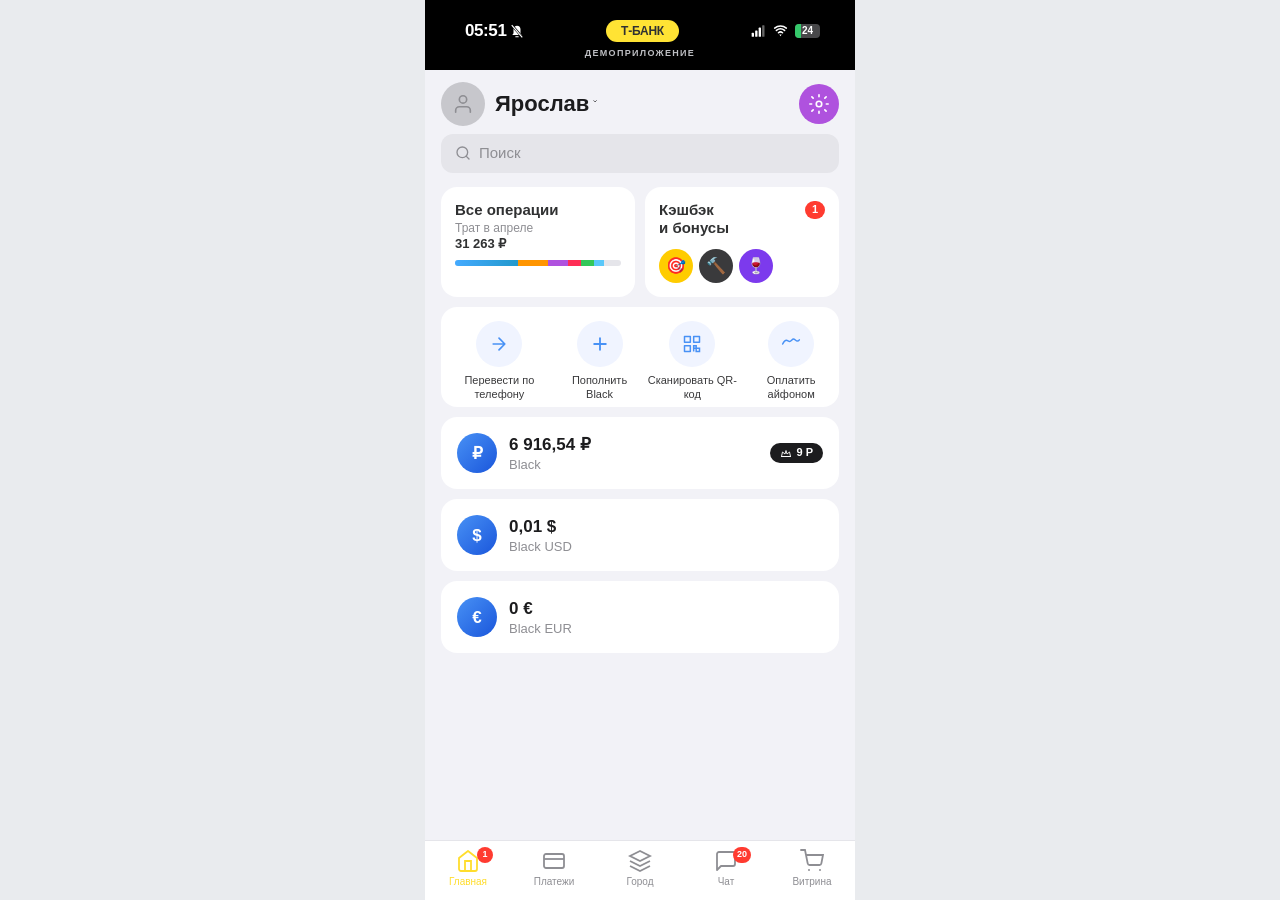
==== mobile-demo/index.html @ dd220396 "Add separate mobile demo with transfer confirmation animation" ====
<!DOCTYPE html>
<html lang="ru">
<head>
<meta charset="UTF-8">
<meta name="viewport" content="width=device-width, initial-scale=1.0, viewport-fit=cover">
<meta name="theme-color" content="#000000">
<meta name="apple-mobile-web-app-capable" content="yes">
<meta name="apple-mobile-web-app-status-bar-style" content="black-translucent">
<meta name="apple-mobile-web-app-title" content="Переводы">
<meta name="description" content="Учебный интерфейс переводов. Все операции демонстрационные, реальные платежи не выполняются.">
<title>Переводы — демоприложение</title>
<link rel="icon" href="assets/transfer-mark.svg" type="image/svg+xml">
<link rel="stylesheet" href="assets/app.css">
<link rel="stylesheet" href="assets/reference.css">
</head>
<body>
<div id="root"></div>
<div id="announcements" class="sr-only" aria-live="polite" aria-atomic="true"></div>
<script src="assets/app.js"></script>
</body>
</html>
---- mobile-demo/assets/app.css ----
*,*:before,*:after{box-sizing:border-box;margin:0;padding:0;-webkit-tap-highlight-color:transparent}html,body{height:100%;background:#f2f2f7}body{font-family:Manrope,-apple-system,BlinkMacSystemFont,sans-serif;color:#1c1c1e;-webkit-font-smoothing:antialiased}#root{min-height:100%;display:flex;justify-content:center;align-items:flex-start;background:#f2f2f7}button{cursor:pointer;border:none;outline:none;font-family:inherit}input{font-family:inherit;outline:none}._bar_12kgh_1{display:none}._dark_12kgh_5{background:#1c1c1e}._time_12kgh_9{font-weight:700;font-size:15px;color:#000}._dark_12kgh_5 ._time_12kgh_9{color:#fff}._logo_12kgh_16{background:#ffdd2d;border-radius:20px;padding:5px 14px;font-weight:800;font-size:13px;letter-spacing:.5px;color:#000}._icons_12kgh_26{display:flex;align-items:center;gap:6px}._battery_12kgh_32{font-size:13px;font-weight:600}._nav_1h6e9_1{display:flex;background:#fff;border-top:1px solid #e5e5ea;flex-shrink:0;padding:8px 0 20px;position:fixed;bottom:0;left:50%;transform:translate(-50%);width:100%;max-width:430px;z-index:50}._dark_1h6e9_16{background:#1c1c1e;border-top-color:#2c2c2e}._item_1h6e9_21{flex:1;display:flex;flex-direction:column;align-items:center;gap:3px;position:relative}._item_1h6e9_21 span{font-size:10px;font-weight:500}._badge_1h6e9_35{position:absolute;top:-2px;right:18px;background:#ff3b30;color:#fff!important;font-size:9px!important;font-weight:700!important;border-radius:8px;min-width:16px;height:16px;display:flex;align-items:center;justify-content:center;padding:0 4px}._screen_riypy_1{flex:1;display:flex;flex-direction:column;background:#f2f2f7;width:100%;max-width:430px;min-height:100dvh}._content_riypy_11{flex:1;overflow-y:auto;overflow-x:hidden;padding-bottom:80px}._content_riypy_11::-webkit-scrollbar{display:none}._userRow_riypy_20{display:flex;justify-content:space-between;align-items:center;padding:12px 16px 8px}._userLeft_riypy_27{display:flex;align-items:center;gap:10px}._userAvatar_riypy_33{width:44px;height:44px;border-radius:22px;background:#c7c7cc;display:flex;align-items:center;justify-content:center;overflow:hidden}._userName_riypy_44{display:flex;align-items:center;gap:4px;font-size:22px;font-weight:800;color:#1c1c1e}._settingsBtn_riypy_53{width:40px;height:40px;border-radius:20px;background:#af52de;display:flex;align-items:center;justify-content:center}._search_riypy_64{margin:0 16px 14px;background:#e5e5ea;border-radius:12px;padding:10px 14px;display:flex;align-items:center;gap:8px;color:#8e8e93;font-size:15px}._widgetGrid_riypy_77{display:grid;grid-template-columns:1fr 1fr;gap:10px;margin:0 16px 10px}._widget_riypy_77{background:#fff;border-radius:16px;padding:14px;cursor:pointer}._widgetTitle_riypy_91{font-weight:700;font-size:15px;margin-bottom:2px;white-space:pre-line;line-height:1.2}._widgetSub_riypy_99{font-size:12px;color:#8e8e93;font-weight:500}._widgetAmount_riypy_105{font-size:13px;font-weight:700;margin-bottom:2px}._widgetRow_riypy_111{display:flex;justify-content:space-between;align-items:flex-start;margin-bottom:10px}._widgetBadge_riypy_118{background:#ff3b30;color:#fff;font-size:11px;font-weight:700;border-radius:10px;padding:2px 7px;flex-shrink:0}._cashbackIcons_riypy_128{display:flex;gap:6px}._cashbackCircle_riypy_133{width:34px;height:34px;border-radius:17px;display:flex;align-items:center;justify-content:center;font-size:16px}._quickCard_riypy_144{background:#fff;border-radius:16px;margin:0 16px 10px;padding:14px 0 6px}._quickRow_riypy_151{display:flex;justify-content:space-around}._quickItem_riypy_156{display:flex;flex-direction:column;align-items:center;gap:6px;cursor:pointer;padding:0 4px}._quickIcon_riypy_165{width:46px;height:46px;border-radius:23px;background:#f0f4ff;display:flex;align-items:center;justify-content:center}._quickLabel_riypy_175{font-size:11px;color:#3a3a3c;text-align:center;font-weight:500;line-height:1.3}._accountCard_riypy_184{background:#fff;border-radius:16px;padding:16px;margin:0 16px 10px;display:flex;align-items:center;justify-content:space-between;cursor:pointer}._accountLeft_riypy_195{display:flex;align-items:center;gap:12px}._accountAvatar_riypy_201{width:40px;height:40px;border-radius:20px;background:linear-gradient(135deg,#4891f5,#1a56db);display:flex;align-items:center;justify-content:center;flex-shrink:0}._accountAvatar_riypy_201 span{color:#fff;font-size:17px;font-weight:700}._accountInfo_riypy_218{display:flex;flex-direction:column;gap:2px}._accountAmount_riypy_220{font-size:17px;font-weight:700;color:#1c1c1e}._accountName_riypy_226{font-size:13px;color:#8e8e93;font-weight:500}._accountBadge_riypy_232{background:#1c1c1e;border-radius:12px;padding:3px 10px;display:flex;align-items:center;gap:4px}._accountBadge_riypy_232 span{color:#fff;font-size:11px;font-weight:700}._screen_91i3e_1{flex:1;display:flex;flex-direction:column;background:#f2f2f7;width:100%;max-width:430px;min-height:100dvh}._darkHeader_91i3e_11{background:#1c1c1e;flex-shrink:0}._headerRow_91i3e_16{display:flex;justify-content:space-between;align-items:center;padding:4px 16px 0}._backBtn_91i3e_23{background:none;padding:8px 8px 8px 0;display:flex;align-items:center}._headerTitle_91i3e_30{font-size:15px;font-weight:700;color:#fff}._headerRight_91i3e_36{width:40px;height:40px;display:flex;align-items:center;justify-content:center}._balanceArea_91i3e_44{padding:16px 20px 20px}._balanceName_91i3e_48{display:flex;align-items:center;gap:8px;color:#fff;font-size:17px;font-weight:700;margin-bottom:4px}._balanceAmount_91i3e_58{color:#fff;font-size:34px;font-weight:800;margin-bottom:18px}._cardRow_91i3e_65{display:flex;align-items:center;gap:10px}._cardChip_91i3e_71{background:linear-gradient(135deg,#2c2c2e,#1c1c1e);border-radius:8px;padding:6px 10px;display:inline-flex;align-items:center;gap:6px}._cardNum_91i3e_80{color:#fff;font-size:11px;font-weight:600;letter-spacing:1px}._cardMir_91i3e_87{color:#fff;font-size:9px;opacity:.6;font-weight:700}._content_91i3e_94{flex:1;overflow-y:auto;overflow-x:hidden;padding-top:10px;padding-bottom:80px}._content_91i3e_94::-webkit-scrollbar{display:none}._card_91i3e_65{background:#fff;border-radius:16px;padding:16px;margin:0 16px 10px}._actionsCard_91i3e_110{background:#fff;border-radius:16px;margin:0 16px 10px;overflow:hidden}._actionRow_91i3e_117{display:flex}._actionItem_91i3e_121{flex:1;display:flex;flex-direction:column;align-items:center;gap:6px;padding:14px 8px}._actionDivider_91i3e_130{width:1px;background:#f2f2f7;margin:12px 0}._actionIcon_91i3e_136{width:38px;height:38px;border-radius:19px;display:flex;align-items:center;justify-content:center}._actionLabel_91i3e_145{font-size:12px;font-weight:600;text-align:center;white-space:pre-line;line-height:1.3}._miniGrid_91i3e_153{display:grid;grid-template-columns:1fr 1fr;gap:10px;margin:0 16px 10px}._miniCard_91i3e_160{background:#f2f2f7;border-radius:14px;padding:14px;cursor:pointer}._miniTitle_91i3e_167{font-weight:700;font-size:14px;margin-bottom:3px;white-space:pre-line;line-height:1.3}._miniSub_91i3e_175{font-size:12px;color:#8e8e93}._miniAmount_91i3e_180{font-size:13px;font-weight:700;margin-bottom:4px}._autopayRow_91i3e_186{display:flex;justify-content:space-between;align-items:center}._cardTitle_91i3e_192{font-weight:700;font-size:16px;margin-bottom:2px}._cardSub_91i3e_198{font-size:12px;color:#8e8e93}._btnYellow_91i3e_203{background:#ffdd2d;border-radius:20px;padding:8px 18px;font-weight:700;font-size:14px}._sectionHeader_91i3e_211{display:flex;justify-content:space-between;align-items:center;padding:8px 16px 6px;margin-top:4px}._sectionTitle_91i3e_219{font-size:18px;font-weight:700}._sectionLink_91i3e_224{color:#4891f5;font-size:14px;font-weight:600}._bonusScroll_91i3e_230{display:flex;gap:10px;padding:0 16px 4px;overflow-x:auto;scrollbar-width:none}._bonusScroll_91i3e_230::-webkit-scrollbar{display:none}._bonusCard_91i3e_239{background:#fff;border-radius:14px;padding:12px;flex-shrink:0;width:140px}._bonusBadge_91i3e_247{background:#ff3b30;color:#fff;font-size:10px;font-weight:700;border-radius:8px;padding:1px 6px;display:inline-block;margin-bottom:4px}._bonusTitle_91i3e_258{font-size:12px;font-weight:700;white-space:pre-line;margin-bottom:8px;line-height:1.3}._bonusCircles_91i3e_266{display:flex;gap:4px}._bonusCircle_91i3e_266{width:26px;height:26px;border-radius:13px}._requisiteRow_91i3e_277{display:flex;justify-content:space-between;align-items:center}._detailsList_91i3e_283{background:#fff;border-radius:16px;margin:0 16px 10px;overflow:hidden}._detailItem_91i3e_290{display:flex;justify-content:space-between;align-items:center;padding:14px 16px;cursor:pointer}._screen_15ho2_1{flex:1;display:flex;flex-direction:column;background:#fff;width:100%;max-width:430px;min-height:100dvh;position:relative}._header_15ho2_12{display:flex;justify-content:space-between;align-items:center;padding:4px 16px 10px;flex-shrink:0;background:#fff}._closeBtn_15ho2_21{color:#4891f5;font-size:15px;font-weight:600;cursor:pointer}._headerTitle_15ho2_28{font-size:17px;font-weight:700;color:#1c1c1e}._content_15ho2_34{flex:1;overflow-y:auto;overflow-x:hidden;padding-bottom:80px}._content_15ho2_34::-webkit-scrollbar{display:none}._search_15ho2_42{margin:0 16px 12px;background:#f2f2f7;border-radius:12px;padding:10px 14px;display:flex;align-items:center;gap:8px;color:#8e8e93;font-size:15px}._filters_15ho2_54{display:flex;gap:8px;padding:0 16px 14px;overflow-x:auto;scrollbar-width:none}._filters_15ho2_54::-webkit-scrollbar{display:none}._filterYellow_15ho2_63{background:#ffdd2d;border-radius:20px;padding:6px 14px;font-size:13px;font-weight:600;white-space:nowrap;cursor:pointer;flex-shrink:0}._filterGray_15ho2_74{background:#f2f2f7;border-radius:20px;padding:6px 14px;font-size:13px;font-weight:600;white-space:nowrap;cursor:pointer;flex-shrink:0}._summaryGrid_15ho2_85{display:grid;grid-template-columns:1fr 1fr;gap:10px;margin:0 16px 14px}._summaryCard_15ho2_92{background:#f2f2f7;border-radius:14px;padding:14px}._summaryAmount_15ho2_98{font-size:18px;font-weight:800;color:#1c1c1e}._summarySub_15ho2_104{font-size:13px;color:#8e8e93;margin-top:2px}._promo_15ho2_110{margin:0 16px 16px;background:#eef3fe;border-radius:14px;padding:12px 14px;display:flex;align-items:center;gap:10px}._promoIcon_15ho2_120{width:32px;height:32px;border-radius:16px;background:#4891f5;display:flex;align-items:center;justify-content:center;flex-shrink:0}._promoTitle_15ho2_131{color:#4891f5;font-size:13px;font-weight:700}._promoSub_15ho2_137{font-size:11px;color:#8e8e93}._dateHeader_15ho2_142{display:flex;justify-content:space-between;align-items:center;padding:4px 16px 8px;margin-top:10px}._dateLabel_15ho2_150{font-size:17px;font-weight:700;color:#1c1c1e}._dateTotal_15ho2_156{font-size:14px;color:#8e8e93}._opItem_15ho2_161{display:flex;align-items:center;gap:12px;padding:12px 16px;background:#fff;cursor:pointer;border-bottom:1px solid #f2f2f7}._opItem_15ho2_161:active{background:#f9f9f9}._opAvatar_15ho2_172{width:44px;height:44px;border-radius:22px;display:flex;align-items:center;justify-content:center;flex-shrink:0;overflow:hidden}._opLetter_15ho2_183{font-size:18px;font-weight:700;color:#fff}._opInfo_15ho2_189{flex:1;min-width:0}._opRow_15ho2_194{display:flex;justify-content:space-between;align-items:flex-start}._opName_15ho2_200{font-size:15px;font-weight:600;color:#1c1c1e;white-space:nowrap;overflow:hidden;text-overflow:ellipsis;max-width:180px}._opAmount_15ho2_210{font-size:15px;font-weight:700;flex-shrink:0;margin-left:8px}._opCategory_15ho2_217,._opSub_15ho2_223{font-size:12px;color:#8e8e93;margin-top:1px}._fab_15ho2_229{position:fixed;bottom:80px;right:calc(50% - 199px);width:52px;height:52px;border-radius:26px;background:#ffdd2d;display:flex;align-items:center;justify-content:center;box-shadow:0 4px 16px #00000026}._fab_15ho2_229:active{transform:scale(.95)}@media(max-width:430px){._fab_15ho2_229{right:16px}}._screen_55ji0_1{flex:1;display:flex;flex-direction:column;background:#fff;width:100%;max-width:430px;min-height:100dvh;position:relative}._topBar_55ji0_12{display:flex;justify-content:space-between;align-items:center;padding:8px 20px 14px;flex-shrink:0}._dateText_55ji0_20{font-size:14px;font-weight:500;color:#8e8e93}._topActions_55ji0_26{display:flex;align-items:center;gap:4px}._deleteBtn_55ji0_32,._closeBtn_55ji0_32{background:none;padding:4px 6px;display:flex;align-items:center}._content_55ji0_39{flex:1;overflow-y:auto;overflow-x:hidden;padding-bottom:80px}._content_55ji0_39::-webkit-scrollbar{display:none}._hero_55ji0_48{display:flex;flex-direction:column;align-items:center;padding:0 20px 20px;gap:8px}._heroLogo_55ji0_56{width:72px;height:72px;border-radius:36px;overflow:hidden;margin-bottom:6px}._heroName_55ji0_64{font-size:17px;font-weight:700;color:#1c1c1e}._heroBadges_55ji0_70{display:flex;align-items:center;gap:8px}._badge_55ji0_76{background:#f0f4ff;border-radius:12px;padding:4px 12px;display:flex;align-items:center;gap:4px}._badgeText_55ji0_85{font-size:13px;font-weight:600;color:#393939}._editBadge_55ji0_91{width:26px;height:26px;border-radius:13px;background:#f2f2f7;display:flex;align-items:center;justify-content:center}._heroAmount_55ji0_101{font-size:36px;font-weight:800;letter-spacing:-.5px}._quickActions_55ji0_108{display:flex;gap:8px;padding:0 16px 20px;overflow-x:auto;scrollbar-width:none}._quickActions_55ji0_108::-webkit-scrollbar{display:none}._quickItem_55ji0_117{flex:1;background:#f2f2f7;border-radius:14px;padding:12px 8px;display:flex;flex-direction:column;align-items:center;gap:6px;cursor:pointer;min-width:80px}._quickLabel_55ji0_130{font-size:11px;font-weight:600;color:#3a3a3c;text-align:center}._card_55ji0_138{background:#fff;border-radius:16px;padding:16px;margin:0 16px;border:1px solid #f2f2f7}._cardHeader_55ji0_146{display:flex;justify-content:space-between;align-items:center;margin-bottom:12px}._cardTitle_55ji0_153{font-size:17px;font-weight:700;color:#1c1c1e}._cardLink_55ji0_159{font-size:15px;color:#4891f5;font-weight:600;cursor:pointer}._accountRow_55ji0_167{display:flex;align-items:center;justify-content:space-between;padding:10px 0;border-top:1px solid #f2f2f7}._accountIcon_55ji0_175{width:36px;height:36px;border-radius:18px;background:linear-gradient(135deg,#4891f5,#1a56db);display:flex;align-items:center;justify-content:center}._accountInfo_55ji0_185{flex:1;margin-left:10px}._accountName_55ji0_190{font-size:15px;font-weight:600;color:#1c1c1e}._accountSub_55ji0_196{font-size:12px;color:#8e8e93}._detailRow_55ji0_202{display:flex;justify-content:space-between;align-items:center;padding:8px 0;border-top:1px solid #f2f2f7}._detailLabel_55ji0_210{font-size:14px;color:#8e8e93}._detailValue_55ji0_215{font-size:14px;color:#1c1c1e;text-align:right}._overlay_55ji0_222{position:fixed;top:0;right:0;bottom:0;left:0;background:#0006;z-index:100;animation:_fadeIn_55ji0_1 .2s ease}@keyframes _fadeIn_55ji0_1{0%{opacity:0}to{opacity:1}}._sheet_55ji0_235{position:fixed;bottom:0;left:50%;transform:translate(-50%);width:100%;max-width:430px;background:#fff;border-radius:24px 24px 0 0;padding:12px 24px 40px;z-index:101;display:flex;flex-direction:column;align-items:center;gap:12px;animation:_slideUp_55ji0_1 .28s cubic-bezier(.32,.72,0,1)}@keyframes _slideUp_55ji0_1{0%{transform:translate(-50%) translateY(100%)}to{transform:translate(-50%) translateY(0)}}._sheetHandle_55ji0_258{width:36px;height:4px;background:#e5e5ea;border-radius:2px;margin-bottom:4px}._sheetIcon_55ji0_266{width:60px;height:60px;background:#ff3b301a;border-radius:50%;display:flex;align-items:center;justify-content:center;margin:4px 0}._sheetTitle_55ji0_277{font-size:20px;font-weight:700;color:#1c1c1e}._sheetSub_55ji0_283{font-size:14px;color:#8e8e93;text-align:center;line-height:1.5;padding:0 8px}._sheetName_55ji0_291{color:#1c1c1e;font-weight:500}._sheetBtns_55ji0_296{display:grid;grid-template-columns:1fr 1fr;gap:10px;width:100%;margin-top:8px}._sheetCancel_55ji0_304{background:#f2f2f7;border-radius:14px;padding:16px;font-size:16px;font-weight:600;color:#1c1c1e}._sheetConfirm_55ji0_313{background:#ff3b30;border-radius:14px;padding:16px;font-size:16px;font-weight:600;color:#fff}._screen_1t5vl_1{flex:1;display:flex;flex-direction:column;background:#f2f2f7;width:100%;max-width:430px;min-height:100dvh}._header_1t5vl_11{display:flex;align-items:center;justify-content:space-between;padding:4px 16px 10px;flex-shrink:0}._backBtn_1t5vl_19{background:none;padding:6px 6px 6px 0;display:flex;align-items:center}._headerTitle_1t5vl_26{font-size:17px;font-weight:700;color:#1c1c1e}._body_1t5vl_32{flex:1;overflow-y:auto;padding:0 16px 16px;display:flex;flex-direction:column;gap:10px}._body_1t5vl_32::-webkit-scrollbar{display:none}._amountCard_1t5vl_43{background:#fff;border-radius:16px;padding:20px 20px 16px;display:flex;flex-direction:column;align-items:center}._amountWrap_1t5vl_52{display:flex;align-items:center;justify-content:center;gap:6px}._amountInput_1t5vl_59{background:none;border:none;font-size:48px;font-weight:800;color:#1c1c1e;text-align:right;width:180px;caret-color:#4891f5;font-family:inherit}._amountInput_1t5vl_59::placeholder{color:#c7c7cc}._currency_1t5vl_72{font-size:36px;font-weight:700;color:#8e8e93;line-height:1}._fieldCard_1t5vl_80{background:#fff;border-radius:16px;padding:0 16px;overflow:hidden}._fieldRow_1t5vl_87{display:flex;flex-direction:column;padding:12px 0;border-bottom:1px solid #f2f2f7}._fieldRow_1t5vl_87:last-child{border-bottom:none}._label_1t5vl_95{font-size:12px;color:#8e8e93;font-weight:500;margin-bottom:4px}._input_1t5vl_102{background:none;border:none;border-bottom:1.5px solid #4891f5;padding:4px 0 6px;font-size:16px;color:#1c1c1e;font-family:inherit;width:100%}._input_1t5vl_102::placeholder{color:#c7c7cc}._input_1t5vl_102:focus{outline:none;border-bottom-color:#1a56db}._accountCard_1t5vl_116{background:#fff;border-radius:16px;padding:14px 16px;display:flex;align-items:center;gap:12px}._accountCardLabel_1t5vl_125{font-size:12px;color:#8e8e93;margin-bottom:10px;padding:0 16px;font-weight:500}._accountIcon_1t5vl_133{width:36px;height:36px;border-radius:18px;background:linear-gradient(135deg,#4891f5,#1a56db);display:flex;align-items:center;justify-content:center;flex-shrink:0}._accountInfo_1t5vl_144{flex:1}._accountName_1t5vl_148{font-size:15px;font-weight:600;color:#1c1c1e}._accountBalance_1t5vl_154{font-size:12px;color:#8e8e93}._error_1t5vl_159{font-size:13px;color:#ff3b30;text-align:center;padding:4px 0}._footer_1t5vl_167{padding:12px 16px 16px;margin-bottom:72px;flex-shrink:0}._submitBtn_1t5vl_173{width:100%;border-radius:16px;padding:17px;font-size:17px;font-weight:700;color:#1c1c1e;transition:opacity .2s,transform .15s;font-family:inherit}._submitBtnActive_1t5vl_184{background:#ffdd2d}._submitBtnDisabled_1t5vl_188{background:#e5e5ea;color:#8e8e93}._submitBtn_1t5vl_173:not(:disabled):active{transform:scale(.97)}._screen_cjsg3_1{flex:1;display:flex;flex-direction:column;background:#f2f2f7;width:100%;max-width:430px;min-height:100dvh}._header_cjsg3_11{display:flex;align-items:center;justify-content:space-between;padding:4px 16px 10px;flex-shrink:0;background:#f2f2f7}._closeBtn_cjsg3_20{color:#4891f5;font-size:15px;font-weight:600;cursor:pointer;padding:6px 0}._headerTitle_cjsg3_28{font-size:17px;font-weight:700;color:#1c1c1e}._shareBtn_cjsg3_34{background:none;padding:4px;display:flex;align-items:center}._scroll_cjsg3_41{flex:1;overflow-y:auto;padding:0 16px 80px}._scroll_cjsg3_41::-webkit-scrollbar{display:none}._card_cjsg3_48{background:#fff;border-radius:20px;padding:24px 20px;display:flex;flex-direction:column;align-items:center}._logoWrap_cjsg3_57{margin-bottom:12px}._logoImg_cjsg3_61{width:52px;height:52px;border-radius:26px;object-fit:cover}._datetime_cjsg3_68{font-size:13px;color:#8e8e93;margin-bottom:8px}._totalRow_cjsg3_74{display:flex;justify-content:space-between;align-items:baseline;width:100%;margin-bottom:16px}._totalLabel_cjsg3_82,._totalAmount_cjsg3_88{font-size:22px;font-weight:700;color:#1c1c1e}._divider_cjsg3_94{height:1.5px;background:#ffdd2d;width:100%;margin:0 0 16px}._table_cjsg3_102{width:100%;display:flex;flex-direction:column;gap:12px;margin-bottom:20px}._tableRow_cjsg3_110{display:flex;justify-content:space-between;align-items:flex-start;gap:12px}._tLabel_cjsg3_117{font-size:14px;color:#8e8e93;font-weight:400;flex-shrink:0}._tValue_cjsg3_124{font-size:14px;color:#1c1c1e;font-weight:400;text-align:right}._stampWrap_cjsg3_132{width:100%;display:flex;justify-content:center;margin-bottom:16px}._stampImg_cjsg3_139{width:75%;mix-blend-mode:multiply;opacity:.92;border-radius:4px}._footer_cjsg3_147{width:100%;display:flex;flex-direction:column;gap:5px;padding-top:4px}._footerReceipt_cjsg3_155{font-size:13px;color:#1c1c1e}._footerNote_cjsg3_160{font-size:12px;color:#8e8e93;line-height:1.4}._footerSupport_cjsg3_166{font-size:12px;color:#8e8e93}._footerLink_cjsg3_171{color:#4891f5}._screen_1vfp6_1{flex:1;display:flex;flex-direction:column;background:#f2f2f7;width:100%;max-width:430px;min-height:100dvh}._header_1vfp6_11{display:flex;align-items:center;justify-content:space-between;padding:4px 16px 10px;flex-shrink:0}._backBtn_1vfp6_19{background:none;padding:6px 6px 6px 0;display:flex;align-items:center}._headerTitle_1vfp6_26{font-size:17px;font-weight:700;color:#1c1c1e}._scroll_1vfp6_32{flex:1;overflow-y:auto;padding:4px 16px 8px;display:flex;flex-direction:column;gap:8px}._scroll_1vfp6_32::-webkit-scrollbar{display:none}._section_1vfp6_43{display:flex;flex-direction:column;gap:6px;margin-top:6px}._sectionRow_1vfp6_50{display:flex;align-items:center;justify-content:space-between}._sectionTitle_1vfp6_56{font-size:13px;font-weight:600;color:#8e8e93;text-transform:uppercase;letter-spacing:.5px;padding-left:4px}._card_1vfp6_66{background:#fff;border-radius:16px;padding:16px;display:flex;flex-direction:column;gap:12px}._fieldLabel_1vfp6_76{font-size:12px;color:#8e8e93;font-weight:500;margin-bottom:2px;display:block}._input_1vfp6_84{width:100%;background:#f2f2f7;border:1.5px solid transparent;border-radius:10px;padding:11px 14px;font-size:15px;color:#1c1c1e;font-family:inherit;transition:border-color .2s}._input_1vfp6_84::placeholder{color:#c7c7cc}._input_1vfp6_84:focus{border-color:#4891f5;outline:none}._row_1vfp6_99{display:grid;grid-template-columns:1fr 1fr;gap:10px}._halfField_1vfp6_105{display:flex;flex-direction:column;gap:4px}._statsPreview_1vfp6_112{display:grid;grid-template-columns:1fr 1fr;gap:8px;margin-top:4px}._statPill_1vfp6_119{background:#f2f2f7;border-radius:10px;padding:10px 12px;display:flex;flex-direction:column;gap:2px}._statPillVal_1vfp6_128{font-size:14px;font-weight:700;color:#1c1c1e}._statPillLabel_1vfp6_134{font-size:11px;color:#8e8e93}._randomBtn_1vfp6_140{display:flex;align-items:center;gap:6px;background:#fff;border-radius:20px;padding:6px 12px;font-size:13px;color:#1c1c1e;font-weight:600;border:1px solid #e5e5ea;font-family:inherit;transition:opacity .15s}._randomBtn_1vfp6_140:active{opacity:.7}._toggleRow_1vfp6_157{display:flex;align-items:center;justify-content:space-between;gap:12px}._toggleInfo_1vfp6_164{display:flex;flex-direction:column;gap:3px;flex:1}._toggleLabel_1vfp6_171{font-size:15px;color:#1c1c1e;font-weight:500}._toggleSub_1vfp6_177{font-size:12px;color:#8e8e93;line-height:1.4}._toggle_1vfp6_157{width:51px;height:31px;border-radius:16px;background:#e5e5ea;position:relative;flex-shrink:0;transition:background .25s;border:none;cursor:pointer}._toggleOn_1vfp6_195{background:#30d158}._toggleThumb_1vfp6_199{position:absolute;top:2px;left:2px;width:27px;height:27px;border-radius:50%;background:#fff;box-shadow:0 2px 6px #0003;transition:transform .25s}._toggleOn_1vfp6_195 ._toggleThumb_1vfp6_199{transform:translate(20px)}._footer_1vfp6_216{padding:12px 16px 16px;margin-bottom:72px;flex-shrink:0}._saveBtn_1vfp6_222{width:100%;background:#ffdd2d;border-radius:16px;padding:17px;font-size:17px;font-weight:700;color:#1c1c1e;font-family:inherit;transition:background .3s,transform .15s}._saveBtn_1vfp6_222:active{transform:scale(.97)}._saveBtnDone_1vfp6_235{background:#30d158;color:#fff}
---- mobile-demo/assets/reference.css ----
/* The reference screenshots use a 393px logical viewport. Keep dimensions in CSS
   pixels so the interface also works at other phone widths and font sizes. */
:root {
  color-scheme: light;
  --app-width: 430px;
  --blue: #438cf5;
  --ink: #303132;
  --muted: #989b9f;
  --yellow: #ffe334;
  --safe-bottom: env(safe-area-inset-bottom, 0px);
}

html, body { min-height: 100%; background: #e9ebee; }
html { scrollbar-width: none; }
html::-webkit-scrollbar { display: none; }
body { font-family: -apple-system, BlinkMacSystemFont, Arial, sans-serif; color: var(--ink); line-height: 1.25; }
#root { max-width: var(--app-width); margin-inline: auto; background: #000; min-height: 100svh; isolation: isolate; }
button, input { font: inherit; }
button { color: inherit; }
button:focus-visible, [tabindex]:focus-visible { outline: 3px solid #438cf580; outline-offset: 3px; }
button:disabled { cursor: default; }
button svg { flex-shrink: 0; }
.sr-only { position: absolute; width: 1px; height: 1px; padding: 0; margin: -1px; overflow: hidden; clip-path: inset(50%); white-space: nowrap; }
.demo-status { position: relative; display: grid; grid-template-columns: 1fr auto 1fr; align-items: start; flex-shrink: 0; width: 100%; height: 70px; padding: 20px 35px 0 40px; background: #000; color: #fff; }
.status-clock { display: flex; align-items: center; gap: 4px; font-size: 17px; font-weight: 650; line-height: 22px; letter-spacing: -.4px; white-space: nowrap; }
.status-clock ._time_12kgh_9 { color: inherit; font-size: inherit; font-weight: inherit; }
.status-clock svg { width: 14px; height: 17px; }
.status-brand { display: flex; align-items: center; justify-content: center; background: var(--yellow); color: #303132; border-radius: 20px; height: 22px; padding-inline: 15px; font-weight: 900; font-size: 12px; letter-spacing: -.2px; white-space: nowrap; }
.status-symbols { display: flex; align-items: center; justify-content: flex-end; gap: 6px; height: 22px; padding-left: 8px; }
.status-symbols svg { width: 17px; height: 14px; }
.status-battery { height: 14px; width: 25px; border-radius: 4px; background: #48484a; position: relative; font-size: 10px; font-weight: 700; text-align: center; line-height: 14px; }
.status-battery::before { content: ''; position: absolute; inset: 0 auto 0 0; width: 24%; background: #35c96b; border-radius: 4px 0 0 4px; }
.status-battery span { position: relative; }
.status-demo { position: absolute; top: 48px; left: 0; right: 0; text-align: center; font-size: 9px; font-weight: 650; letter-spacing: 1.3px; color: #bebfc3; }

/* Operation sheet */
.detail-screen { background: #000; }
.operation-sheet, .receipt-sheet { position: relative; z-index: 0; width: 100%; border-radius: 11px 11px 0 0; background: #fff; min-height: calc(100svh - 70px); }
.operation-sheet::before, .receipt-sheet::before { content: ''; position: absolute; z-index: -1; top: -10px; left: 16px; right: 16px; height: 10px; border-radius: 12px 12px 0 0; background: #ddd; }
.operation-top { position: relative; display: flex; justify-content: center; align-items: center; min-height: 68px; padding: 20px 51px; }
.operation-date { font-size: 15px; font-weight: 400; color: var(--ink); text-align: center; }
.operation-close { position: absolute; right: 16px; top: 20px; width: 30px; height: 30px; display: grid; place-items: center; border-radius: 50%; background: #f6f7f7; }
.operation-close svg { width: 19px; height: 19px; }
.operation-content { padding-bottom: calc(48px + var(--safe-bottom)); }
.operation-hero { display: flex; flex-direction: column; align-items: center; padding-inline: 20px; }
.operation-logo { display: block; width: 78px; height: 78px; margin-bottom: 16px; }
.operation-name { margin: 0; font-size: 17px; font-weight: 400; line-height: 24px; max-width: 100%; overflow-wrap: anywhere; text-align: center; }
.operation-badges { display: flex; align-items: center; gap: 8px; margin-top: 4px; min-height: 25px; }
.operation-category { display: inline-flex; align-items: center; gap: 4px; padding: 3px 8px 3px 5px; min-height: 23px; border-radius: 20px; background: #edf9fc; color: #6b7578; font-size: 13px; font-weight: 600; }
.operation-category svg { width: 16px; height: 16px; }
.operation-edit { display: grid; place-items: center; width: 25px; height: 25px; border-radius: 50%; background: #f0f5fe; }
.operation-amount { font-size: 30px; font-weight: 700; line-height: 1.2; letter-spacing: -.7px; margin-top: 20px; padding-bottom: 29px; max-width: 100%; overflow-wrap: anywhere; text-align: center; font-variant-numeric: tabular-nums; }
.operation-actions { display: flex; align-items: stretch; gap: 12px; padding: 0 16px; overflow-x: auto; overscroll-behavior-x: contain; scrollbar-width: none; scroll-snap-type: x proximity; scroll-padding-inline: 16px; }
.operation-actions::-webkit-scrollbar { display: none; }
.operation-action { display: flex; flex-direction: column; align-items: center; justify-content: center; flex: 0 0 102px; min-height: 69px; padding: 11px 7px 10px; gap: 8px; border-radius: 13px; background: #f2f5ff; color: var(--blue); font-size: 12px; font-weight: 400; white-space: nowrap; scroll-snap-align: start; }
.operation-action svg { width: 24px; height: 24px; }
.operation-action:active { background: #e4ecff; }
.operation-action[aria-pressed="true"] { background: #e1ebff; }
.operation-cards { padding: 31px 16px 0; }
.operation-card { background: #fff; border-radius: 24px; padding: 17px 19px 13px; box-shadow: 0 12px 34px #0000000d, 0 0 22px #00000003; }
.operation-card + .operation-card { margin-top: 21px; }
.operation-card-head { display: flex; align-items: center; justify-content: space-between; gap: 12px; margin-bottom: 19px; }
.operation-card h2 { font-size: 20px; line-height: 25px; font-weight: 700; letter-spacing: -.3px; }
.operation-help { background: none; padding: 2px 0 2px 8px; color: var(--blue); font-size: 17px; font-weight: 400; }
.operation-account { display: flex; align-items: center; gap: 16px; }
.operation-account-icon { display: grid; place-items: center; width: 40px; height: 40px; flex-shrink: 0; background: var(--blue); border-radius: 50%; }
.operation-account-icon span { display: grid; place-items: center; background: #d1e9ff; border-radius: 50%; width: 22px; height: 22px; color: var(--blue); font-size: 19px; font-weight: 700; }
.operation-account-text { flex: 1; min-width: 0; }
.operation-account-name { font-size: 17px; line-height: 23px; overflow-wrap: anywhere; }
.operation-account-balance { font-size: 13px; line-height: 19px; color: var(--muted); }
.operation-account > svg { width: 15px; height: 18px; }
.operation-requisites h2 { margin-bottom: 19px; }
.operation-phone-label { font-size: 13px; color: var(--muted); margin-bottom: 4px; }
.operation-phone { font-size: 17px; line-height: 23px; overflow-wrap: anywhere; }

/* Receipt is deliberately a labelled sample: no copied signature or seal. */
.receipt-screen { background: #000; }
.receipt-header { position: sticky; top: 0; z-index: 2; display: grid; grid-template-columns: 1fr auto 1fr; align-items: center; height: 55px; padding: 0 16px; background: #fff; border-radius: 11px 11px 0 0; }
.receipt-header h1 { font-size: 17px; font-weight: 650; }
.receipt-close { justify-self: start; background: none; padding-block: 10px; color: var(--blue); font-size: 17px; }
.receipt-share { justify-self: end; display: grid; place-items: center; width: 30px; height: 36px; background: none; }
.receipt-share svg { width: 24px; height: 24px; }
.receipt-scroll { padding: 0 6px calc(55px + var(--safe-bottom)); }
.receipt-paper { position: relative; overflow: hidden; padding: 38px 27px 31px; background: #fff; border: 1px solid #ececec; border-top: none; box-shadow: 0 1px 5px #0000000b; }
.receipt-logo { display: block; width: 47px; height: 41px; margin: 0 auto 32px; }
.receipt-date { color: #999; font-size: 10px; line-height: 14px; margin-bottom: 6px; }
.receipt-total { display: flex; align-items: baseline; justify-content: space-between; gap: 12px; font-size: 21px; font-weight: 700; margin-bottom: 16px; }
.receipt-divider { height: 1.5px; background: var(--yellow); width: 100%; }
.receipt-table { display: grid; gap: 14px; margin: 18px 0 25px; font-size: 12px; line-height: 15px; }
.receipt-row { display: grid; grid-template-columns: minmax(0, .93fr) minmax(0, 1.35fr); gap: 10px; align-items: start; }
.receipt-row dt { color: #424242; }
.receipt-row dd { text-align: right; min-width: 0; overflow-wrap: anywhere; }
.receipt-sample-stamp { position: relative; display: flex; justify-content: center; flex-direction: column; align-items: center; gap: 4px; border: 1.5px solid #367da5; color: #367da5; text-align: center; padding: 9px 10px; width: 76%; margin: 0 0 42px auto; min-height: 72px; font-size: 11px; font-weight: 650; line-height: 14px; }
.receipt-sample-stamp strong { font-size: 17px; letter-spacing: 2px; }
.receipt-watermarks { position: absolute; inset: 145px 0 100px; pointer-events: none; display: flex; flex-direction: column; justify-content: space-around; overflow: hidden; }
.receipt-watermarks span { display: block; transform: rotate(-28deg); text-align: center; font-size: 33px; letter-spacing: 4px; font-weight: 800; color: #35648521; white-space: nowrap; }
.receipt-footer { font-size: 12px; line-height: 17px; padding-top: 18px; display: grid; gap: 9px; }
.receipt-footer p + p { color: #999; }
.receipt-footer .receipt-demo-note { color: #367da5; font-weight: 600; }
.demo-notice { margin: 8px 16px 12px; font-size: 12px; line-height: 17px; color: #6c7077; }
.category-editor { position: fixed; inset: 0; z-index: 110; display: grid; place-items: end center; padding: 16px 16px calc(20px + var(--safe-bottom)); background: #0006; }
.category-editor-card { display: grid; gap: 14px; padding: 22px; background: white; border-radius: 24px; width: 100%; max-width: 398px; }
.category-editor-card h2 { font-size: 20px; }
.category-editor-card label { font-size: 14px; }
.category-editor-card input { width: 100%; padding: 12px; margin-top: 6px; border: 1px solid #d9dde3; border-radius: 10px; }
.category-editor-actions { display: flex; gap: 10px; }
.category-editor-actions button { padding: 12px; border-radius: 12px; background: #f2f2f7; flex: 1; }
.category-editor-actions button[type="submit"] { background: var(--yellow); }

/* Reference IMG_4796: sheet rises, the complete check springs into place, a
   green pulse expands, then the same check travels to the small status badge. */
.confirmation-screen { background: #000; }
.confirmation-sheet { position: relative; width: 100%; min-height: max(720px, calc(100svh - 70px)); border-radius: 12px 12px 0 0; background: #fff; overflow: hidden; }
.confirmation-close { position: absolute; left: 20px; top: 18px; z-index: 5; padding: 1px 0 10px; color: var(--blue); font-size: 17px; background: none; }
.confirmation-bank { position: absolute; top: 58px; left: 50%; width: 80px; height: 80px; transform: translateX(-50%); opacity: 0; z-index: 2; transition: opacity 300ms ease 140ms; }
.confirmation-bank > svg { display: block; width: 100%; height: 100%; }
.confirmation-tick { position: absolute; top: calc(50svh - 85px); left: 50%; width: 80px; height: 80px; border-radius: 50%; border: 0 solid #fff; background: #2bc955; display: grid; place-items: center; transform: translate(-50%, -50%); z-index: 3; transition: top 560ms cubic-bezier(.22,.8,.25,1), left 560ms cubic-bezier(.22,.8,.25,1), width 560ms cubic-bezier(.22,.8,.25,1), height 560ms cubic-bezier(.22,.8,.25,1), border-width 560ms ease; }
.confirmation-tick > svg { width: 62%; height: 62%; }
.confirmation-amount { position: absolute; top: calc(50svh - 20px); left: 16px; right: 16px; font-size: 30px; font-weight: 700; line-height: 36px; letter-spacing: -.8px; text-align: center; z-index: 3; overflow-wrap: anywhere; transition: top 560ms cubic-bezier(.22,.8,.25,1); }
.confirmation-pulse { position: absolute; top: calc(50svh - 85px); left: 50%; width: 260px; height: 260px; border-radius: 50%; transform: translate(-50%, -50%) scale(.2); opacity: 0; background: radial-gradient(circle, #81e8a549 0, #b8f1ce36 28%, #d1f7dc20 55%, #fff0 72%); pointer-events: none; z-index: 0; }
.confirmation-details { opacity: 0; visibility: hidden; transition: opacity 300ms ease 160ms; }
.confirmation-recipient { position: absolute; top: 154px; left: 20px; right: 20px; text-align: center; }
.confirmation-recipient h1 { font-size: 17px; font-weight: 400; line-height: 24px; overflow-wrap: anywhere; }
.confirmation-recipient p { margin-top: 2px; color: #8e9497; font-size: 15px; line-height: 22px; }
.confirmation-receipt { position: absolute; top: 274px; left: 50%; transform: translateX(-50%); width: 104px; min-height: 70px; background: #eef2fc; color: #438cf5; border-radius: 13px; display: flex; flex-direction: column; align-items: center; justify-content: center; gap: 9px; padding: 12px 9px 9px; font-size: 12px; }
.confirmation-receipt svg { width: 24px; height: 24px; }
.confirmation-account { position: absolute; top: 365px; left: 16px; right: 16px; min-height: 120px; padding-bottom: 18px; }
.confirmation-account h2 { display: flex; align-items: center; gap: 8px; font-size: 20px; line-height: 25px; margin-bottom: 17px; }
.confirmation-account h2 > svg { flex-shrink: 0; width: 31px; height: 23px; }
.confirmation-account .operation-account { gap: 16px; }
.confirmation-balances { display: flex; align-items: center; flex-wrap: wrap; gap: 6px; color: #8e9497; font-size: 13px; line-height: 19px; }
.confirmation-balances s { text-decoration-thickness: 1px; }
.confirmation-done { position: absolute; bottom: calc(52px + var(--safe-bottom)); left: 16px; right: 16px; min-height: 58px; padding: 14px; background: #ffdd2d; font-size: 18px; border-radius: 17px; }
.confirmation-sheet[data-phase="intro"] { animation: confirmationSheetIn 500ms cubic-bezier(.2,.75,.26,1) both; }
.confirmation-sheet[data-phase="intro"] .confirmation-tick { animation: confirmationBounce 650ms 140ms both; }
.confirmation-sheet[data-phase="intro"] .confirmation-pulse { animation: confirmationPulse 800ms 570ms both; }
.confirmation-sheet[data-phase="details"] .confirmation-tick { top: 126px; left: calc(50% + 27px); width: 30px; height: 30px; border-width: 3px; }
.confirmation-sheet[data-phase="details"] .confirmation-bank { opacity: 1; }
.confirmation-sheet[data-phase="details"] .confirmation-amount { top: 220px; }
.confirmation-sheet[data-phase="details"] .confirmation-details { opacity: 1; visibility: visible; }
#root[data-transition="enter"] .operation-sheet, #root[data-transition="enter"] .receipt-sheet { animation: referenceSheetIn 300ms cubic-bezier(.22,.8,.25,1); }
@keyframes confirmationSheetIn { from { transform: translateY(100%); } to { transform: translateY(0); } }
@keyframes confirmationBounce {
  0% { transform: translate(-50%, -50%) scale(.45, 1.1); }
  36% { transform: translate(-50%, -50%) scale(1.42, 1.16); }
  58% { transform: translate(-50%, -50%) scale(.9, .95); }
  78% { transform: translate(-50%, -50%) scale(1.06, 1.04); }
  100% { transform: translate(-50%, -50%) scale(1); }
}
@keyframes confirmationPulse {
  0% { transform: translate(-50%, -50%) scale(.2); opacity: 0; }
  20% { opacity: 1; }
  100% { transform: translate(-50%, -50%) scale(3); opacity: 0; }
}
@keyframes referenceSheetIn { from { transform: translateY(30px); } to { transform: translateY(0); } }

/* Shared mobile fixes. Legacy class names belong to the supplied application. */
._nav_1h6e9_1 { padding-bottom: max(12px, var(--safe-bottom)); }
._footer_1t5vl_167 { padding-bottom: max(16px, var(--safe-bottom)); }
._screen_1t5vl_1 .demo-notice { margin: 0; padding: 0 16px 10px; }
._header_1vfp6_11, ._header_1t5vl_11, ._header_15ho2_12 { min-height: 51px; }
._input_1vfp6_84 { font-size: 16px; }
._input_1t5vl_102 { border-bottom-color: #dce0e6; }
._input_1t5vl_102:focus { border-bottom-color: var(--blue); }
._amountInput_1t5vl_59 { max-width: 65vw; }
._opName_15ho2_200 { max-width: none; min-width: 0; flex: 1; }
._opSub_15ho2_223 { flex-shrink: 0; margin-left: 8px; }
._opItem_15ho2_161 { text-align: left; width: 100%; font: inherit; }
._userAvatar_riypy_33 { color: #fff; }

@media (max-width: 359px) {
  .demo-status { padding-inline: 20px; }
  .status-symbols { gap: 4px; }
  .status-clock { font-size: 16px; }
  .status-brand { padding-inline: 11px; }
  .operation-top { padding-inline: 47px; }
  .operation-date { font-size: 14px; }
  .operation-cards { padding-inline: 12px; }
  .operation-card { padding-inline: 16px; }
  .receipt-paper { padding-inline: 18px; }
  .receipt-header h1 { font-size: 16px; }
  .receipt-close { font-size: 15px; }
}

@media (prefers-reduced-motion: reduce) {
  *, *::before, *::after { animation-duration: .01ms !important; transition-duration: .01ms !important; scroll-behavior: auto !important; }
}

@media print {
  html, body, #root { background: white; }
  .demo-status, .receipt-header { display: none; }
  .receipt-sheet::before { display: none; }
  .receipt-scroll { padding: 0; }
  .receipt-paper { border: 0; box-shadow: none; }
  .receipt-watermarks, .receipt-sample-stamp, .receipt-demo-note { print-color-adjust: exact; -webkit-print-color-adjust: exact; }
}
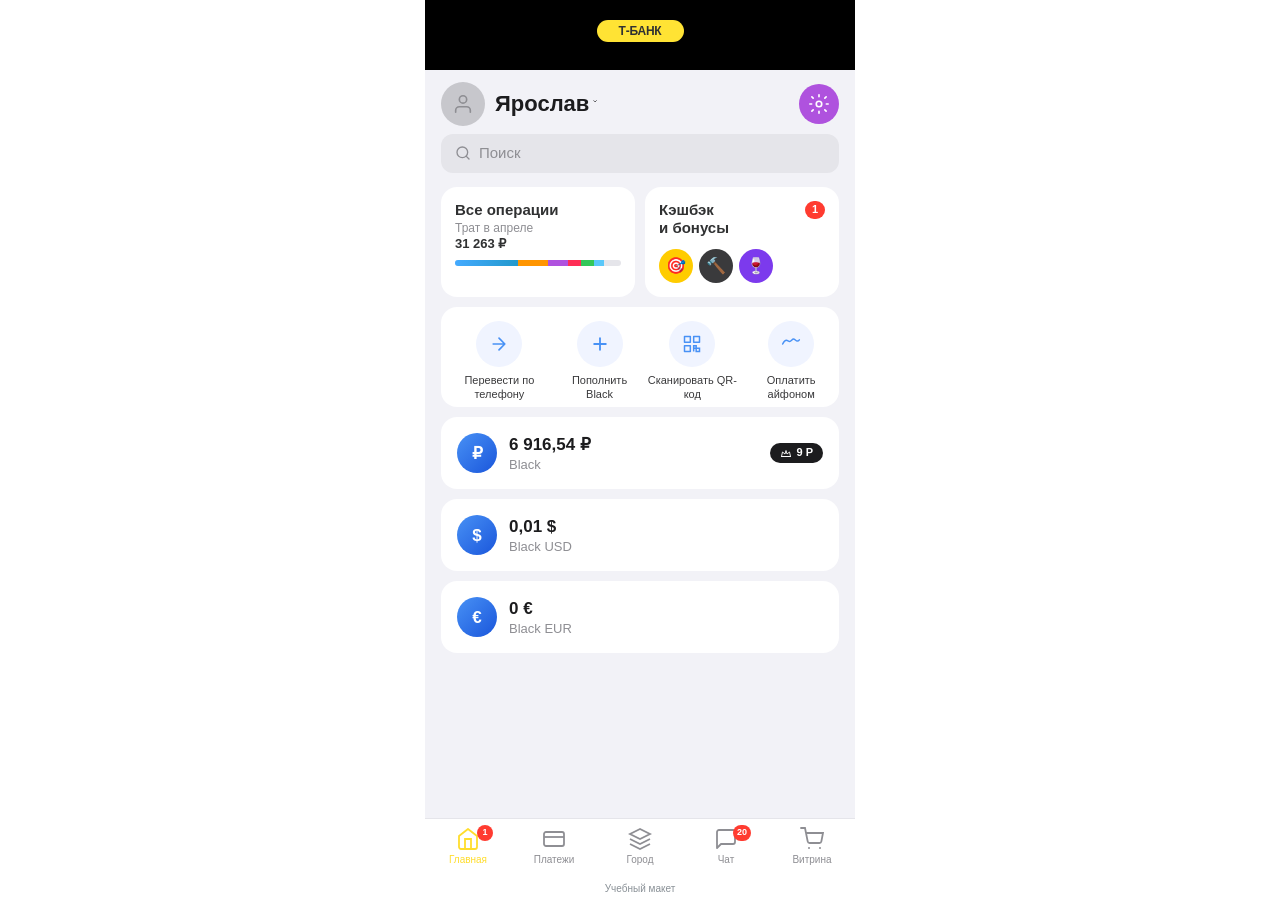
==== commit 8dccf12b: "Fix native status overlap and iPhone safe areas" ====
--- a/mobile-demo/index.html
+++ b/mobile-demo/index.html
@@ -11,11 +11,11 @@
 <title>Переводы — демоприложение</title>
 <link rel="icon" href="assets/transfer-mark.svg" type="image/svg+xml">
 <link rel="stylesheet" href="assets/app.css">
-<link rel="stylesheet" href="assets/reference.css">
+<link rel="stylesheet" href="assets/reference.css?v=20261015-iphone">
 </head>
 <body>
 <div id="root"></div>
 <div id="announcements" class="sr-only" aria-live="polite" aria-atomic="true"></div>
-<script src="assets/app.js"></script>
+<script src="assets/app.js?v=20261015-iphone"></script>
 </body>
 </html>
--- a/mobile-demo/assets/reference.css
+++ b/mobile-demo/assets/reference.css
@@ -7,41 +7,42 @@
   --ink: #303132;
   --muted: #989b9f;
   --yellow: #ffe334;
+  --safe-top: env(safe-area-inset-top, 0px);
   --safe-bottom: env(safe-area-inset-bottom, 0px);
+  --app-height: 100vh;
+  --app-midpoint: 50vh;
+  --app-header-height: max(70px, calc(var(--safe-top) + 44px));
+  --demo-footer-height: calc(22px + var(--safe-bottom));
 }
 
-html, body { min-height: 100%; background: #e9ebee; }
+@supports (height: 100dvh) {
+  :root { --app-height: 100dvh; --app-midpoint: 50dvh; }
+}
+
+html, body { min-height: 100%; background: #fff; }
 html { scrollbar-width: none; }
 html::-webkit-scrollbar { display: none; }
-body { font-family: -apple-system, BlinkMacSystemFont, Arial, sans-serif; color: var(--ink); line-height: 1.25; }
-#root { max-width: var(--app-width); margin-inline: auto; background: #000; min-height: 100svh; isolation: isolate; }
+body { font-family: -apple-system, BlinkMacSystemFont, Arial, sans-serif; color: var(--ink); line-height: 1.25; min-height: var(--app-height); }
+#root { max-width: var(--app-width); margin-inline: auto; background: #fff; min-height: var(--app-height); isolation: isolate; }
 button, input { font: inherit; }
 button { color: inherit; }
 button:focus-visible, [tabindex]:focus-visible { outline: 3px solid #438cf580; outline-offset: 3px; }
 button:disabled { cursor: default; }
 button svg { flex-shrink: 0; }
 .sr-only { position: absolute; width: 1px; height: 1px; padding: 0; margin: -1px; overflow: hidden; clip-path: inset(50%); white-space: nowrap; }
-.demo-status { position: relative; display: grid; grid-template-columns: 1fr auto 1fr; align-items: start; flex-shrink: 0; width: 100%; height: 70px; padding: 20px 35px 0 40px; background: #000; color: #fff; }
-.status-clock { display: flex; align-items: center; gap: 4px; font-size: 17px; font-weight: 650; line-height: 22px; letter-spacing: -.4px; white-space: nowrap; }
-.status-clock ._time_12kgh_9 { color: inherit; font-size: inherit; font-weight: inherit; }
-.status-clock svg { width: 14px; height: 17px; }
-.status-brand { display: flex; align-items: center; justify-content: center; background: var(--yellow); color: #303132; border-radius: 20px; height: 22px; padding-inline: 15px; font-weight: 900; font-size: 12px; letter-spacing: -.2px; white-space: nowrap; }
-.status-symbols { display: flex; align-items: center; justify-content: flex-end; gap: 6px; height: 22px; padding-left: 8px; }
-.status-symbols svg { width: 17px; height: 14px; }
-.status-battery { height: 14px; width: 25px; border-radius: 4px; background: #48484a; position: relative; font-size: 10px; font-weight: 700; text-align: center; line-height: 14px; }
-.status-battery::before { content: ''; position: absolute; inset: 0 auto 0 0; width: 24%; background: #35c96b; border-radius: 4px 0 0 4px; }
-.status-battery span { position: relative; }
-.status-demo { position: absolute; top: 48px; left: 0; right: 0; text-align: center; font-size: 9px; font-weight: 650; letter-spacing: 1.3px; color: #bebfc3; }
+.demo-status { position: relative; display: flex; justify-content: center; align-items: flex-start; flex-shrink: 0; width: 100%; height: var(--app-header-height); padding: max(20px, calc(var(--safe-top) + 4px)) 16px 0; background: #000; color: #fff; }
+.status-brand { display: flex; align-items: center; justify-content: center; background: var(--yellow); color: #303132; border-radius: 20px; height: 22px; min-width: 87px; max-width: 100%; padding-inline: 15px; font-weight: 900; font-size: 12px; letter-spacing: -.2px; white-space: nowrap; }
+.app-demo-caption { position: relative; z-index: 60; flex-shrink: 0; margin-top: auto; width: 100%; min-height: var(--demo-footer-height); padding: 4px 16px calc(4px + var(--safe-bottom)); background: #fff; color: #899096; font-size: 10px; line-height: 14px; text-align: center; pointer-events: none; }
 
 /* Operation sheet */
-.detail-screen { background: #000; }
-.operation-sheet, .receipt-sheet { position: relative; z-index: 0; width: 100%; border-radius: 11px 11px 0 0; background: #fff; min-height: calc(100svh - 70px); }
+.detail-screen { background: #fff; }
+.operation-sheet, .receipt-sheet { position: relative; z-index: 0; flex: 1; width: 100%; border-radius: 11px 11px 0 0; background: #fff; min-height: calc(var(--app-height) - var(--app-header-height) - var(--demo-footer-height)); }
 .operation-sheet::before, .receipt-sheet::before { content: ''; position: absolute; z-index: -1; top: -10px; left: 16px; right: 16px; height: 10px; border-radius: 12px 12px 0 0; background: #ddd; }
 .operation-top { position: relative; display: flex; justify-content: center; align-items: center; min-height: 68px; padding: 20px 51px; }
 .operation-date { font-size: 15px; font-weight: 400; color: var(--ink); text-align: center; }
 .operation-close { position: absolute; right: 16px; top: 20px; width: 30px; height: 30px; display: grid; place-items: center; border-radius: 50%; background: #f6f7f7; }
 .operation-close svg { width: 19px; height: 19px; }
-.operation-content { padding-bottom: calc(48px + var(--safe-bottom)); }
+.operation-content { padding-bottom: 24px; }
 .operation-hero { display: flex; flex-direction: column; align-items: center; padding-inline: 20px; }
 .operation-logo { display: block; width: 78px; height: 78px; margin-bottom: 16px; }
 .operation-name { margin: 0; font-size: 17px; font-weight: 400; line-height: 24px; max-width: 100%; overflow-wrap: anywhere; text-align: center; }
@@ -73,14 +74,14 @@
 .operation-phone-label { font-size: 13px; color: var(--muted); margin-bottom: 4px; }
 .operation-phone { font-size: 17px; line-height: 23px; overflow-wrap: anywhere; }
 
-/* Receipt is deliberately a labelled sample: no copied signature or seal. */
-.receipt-screen { background: #000; }
+/* Reference layout and wording; the complete paper stays watermarked. */
+.receipt-screen { background: #fff; }
 .receipt-header { position: sticky; top: 0; z-index: 2; display: grid; grid-template-columns: 1fr auto 1fr; align-items: center; height: 55px; padding: 0 16px; background: #fff; border-radius: 11px 11px 0 0; }
 .receipt-header h1 { font-size: 17px; font-weight: 650; }
 .receipt-close { justify-self: start; background: none; padding-block: 10px; color: var(--blue); font-size: 17px; }
 .receipt-share { justify-self: end; display: grid; place-items: center; width: 30px; height: 36px; background: none; }
 .receipt-share svg { width: 24px; height: 24px; }
-.receipt-scroll { padding: 0 6px calc(55px + var(--safe-bottom)); }
+.receipt-scroll { padding: 0 6px 22px; }
 .receipt-paper { position: relative; overflow: hidden; padding: 38px 27px 31px; background: #fff; border: 1px solid #ececec; border-top: none; box-shadow: 0 1px 5px #0000000b; }
 .receipt-logo { display: block; width: 47px; height: 41px; margin: 0 auto 32px; }
 .receipt-date { color: #999; font-size: 10px; line-height: 14px; margin-bottom: 6px; }
@@ -89,14 +90,13 @@
 .receipt-table { display: grid; gap: 14px; margin: 18px 0 25px; font-size: 12px; line-height: 15px; }
 .receipt-row { display: grid; grid-template-columns: minmax(0, .93fr) minmax(0, 1.35fr); gap: 10px; align-items: start; }
 .receipt-row dt { color: #424242; }
-.receipt-row dd { text-align: right; min-width: 0; overflow-wrap: anywhere; }
-.receipt-sample-stamp { position: relative; display: flex; justify-content: center; flex-direction: column; align-items: center; gap: 4px; border: 1.5px solid #367da5; color: #367da5; text-align: center; padding: 9px 10px; width: 76%; margin: 0 0 42px auto; min-height: 72px; font-size: 11px; font-weight: 650; line-height: 14px; }
-.receipt-sample-stamp strong { font-size: 17px; letter-spacing: 2px; }
+.receipt-row dd { text-align: right; min-width: 0; overflow-wrap: anywhere; white-space: pre-line; }
+.receipt-reference-stamp { display: block; width: 78%; height: auto; max-width: 100%; margin: 0 0 42px auto; mix-blend-mode: multiply; }
 .receipt-watermarks { position: absolute; inset: 145px 0 100px; pointer-events: none; display: flex; flex-direction: column; justify-content: space-around; overflow: hidden; }
-.receipt-watermarks span { display: block; transform: rotate(-28deg); text-align: center; font-size: 33px; letter-spacing: 4px; font-weight: 800; color: #35648521; white-space: nowrap; }
+.receipt-watermarks span { display: block; transform: rotate(-28deg); text-align: center; font-size: 33px; letter-spacing: 4px; font-weight: 800; color: #35648532; white-space: nowrap; }
 .receipt-footer { font-size: 12px; line-height: 17px; padding-top: 18px; display: grid; gap: 9px; }
 .receipt-footer p + p { color: #999; }
-.receipt-footer .receipt-demo-note { color: #367da5; font-weight: 600; }
+.receipt-sample-caption { margin-top: 12px; padding-inline: 16px; color: #637482; font-size: 11px; line-height: 16px; text-align: center; }
 .demo-notice { margin: 8px 16px 12px; font-size: 12px; line-height: 17px; color: #6c7077; }
 .category-editor { position: fixed; inset: 0; z-index: 110; display: grid; place-items: end center; padding: 16px 16px calc(20px + var(--safe-bottom)); background: #0006; }
 .category-editor-card { display: grid; gap: 14px; padding: 22px; background: white; border-radius: 24px; width: 100%; max-width: 398px; }
@@ -109,15 +109,15 @@
 
 /* Reference IMG_4796: sheet rises, the complete check springs into place, a
    green pulse expands, then the same check travels to the small status badge. */
-.confirmation-screen { background: #000; }
-.confirmation-sheet { position: relative; width: 100%; min-height: max(720px, calc(100svh - 70px)); border-radius: 12px 12px 0 0; background: #fff; overflow: hidden; }
+.confirmation-screen { background: #fff; }
+.confirmation-sheet { position: relative; flex: 1; width: 100%; min-height: max(640px, calc(var(--app-height) - var(--app-header-height) - var(--demo-footer-height))); border-radius: 12px 12px 0 0; background: #fff; overflow: hidden; }
 .confirmation-close { position: absolute; left: 20px; top: 18px; z-index: 5; padding: 1px 0 10px; color: var(--blue); font-size: 17px; background: none; }
 .confirmation-bank { position: absolute; top: 58px; left: 50%; width: 80px; height: 80px; transform: translateX(-50%); opacity: 0; z-index: 2; transition: opacity 300ms ease 140ms; }
 .confirmation-bank > svg { display: block; width: 100%; height: 100%; }
-.confirmation-tick { position: absolute; top: calc(50svh - 85px); left: 50%; width: 80px; height: 80px; border-radius: 50%; border: 0 solid #fff; background: #2bc955; display: grid; place-items: center; transform: translate(-50%, -50%); z-index: 3; transition: top 560ms cubic-bezier(.22,.8,.25,1), left 560ms cubic-bezier(.22,.8,.25,1), width 560ms cubic-bezier(.22,.8,.25,1), height 560ms cubic-bezier(.22,.8,.25,1), border-width 560ms ease; }
+.confirmation-tick { position: absolute; top: calc(var(--app-midpoint) - var(--app-header-height) - 15px); left: 50%; width: 80px; height: 80px; border-radius: 50%; border: 0 solid #fff; background: #2bc955; display: grid; place-items: center; transform: translate(-50%, -50%); z-index: 3; transition: top 560ms cubic-bezier(.22,.8,.25,1), left 560ms cubic-bezier(.22,.8,.25,1), width 560ms cubic-bezier(.22,.8,.25,1), height 560ms cubic-bezier(.22,.8,.25,1), border-width 560ms ease; }
 .confirmation-tick > svg { width: 62%; height: 62%; }
-.confirmation-amount { position: absolute; top: calc(50svh - 20px); left: 16px; right: 16px; font-size: 30px; font-weight: 700; line-height: 36px; letter-spacing: -.8px; text-align: center; z-index: 3; overflow-wrap: anywhere; transition: top 560ms cubic-bezier(.22,.8,.25,1); }
-.confirmation-pulse { position: absolute; top: calc(50svh - 85px); left: 50%; width: 260px; height: 260px; border-radius: 50%; transform: translate(-50%, -50%) scale(.2); opacity: 0; background: radial-gradient(circle, #81e8a549 0, #b8f1ce36 28%, #d1f7dc20 55%, #fff0 72%); pointer-events: none; z-index: 0; }
+.confirmation-amount { position: absolute; top: calc(var(--app-midpoint) - var(--app-header-height) + 50px); left: 16px; right: 16px; font-size: 30px; font-weight: 700; line-height: 36px; letter-spacing: -.8px; text-align: center; z-index: 3; overflow-wrap: anywhere; transition: top 560ms cubic-bezier(.22,.8,.25,1); }
+.confirmation-pulse { position: absolute; top: calc(var(--app-midpoint) - var(--app-header-height) - 15px); left: 50%; width: 260px; height: 260px; border-radius: 50%; transform: translate(-50%, -50%) scale(.2); opacity: 0; background: radial-gradient(circle, #81e8a549 0, #b8f1ce36 28%, #d1f7dc20 55%, #fff0 72%); pointer-events: none; z-index: 0; }
 .confirmation-details { opacity: 0; visibility: hidden; transition: opacity 300ms ease 160ms; }
 .confirmation-recipient { position: absolute; top: 154px; left: 20px; right: 20px; text-align: center; }
 .confirmation-recipient h1 { font-size: 17px; font-weight: 400; line-height: 24px; overflow-wrap: anywhere; }
@@ -130,7 +130,7 @@
 .confirmation-account .operation-account { gap: 16px; }
 .confirmation-balances { display: flex; align-items: center; flex-wrap: wrap; gap: 6px; color: #8e9497; font-size: 13px; line-height: 19px; }
 .confirmation-balances s { text-decoration-thickness: 1px; }
-.confirmation-done { position: absolute; bottom: calc(52px + var(--safe-bottom)); left: 16px; right: 16px; min-height: 58px; padding: 14px; background: #ffdd2d; font-size: 18px; border-radius: 17px; }
+.confirmation-done { position: absolute; bottom: 20px; left: 16px; right: 16px; min-height: 58px; padding: 14px; background: #ffdd2d; font-size: 18px; border-radius: 17px; }
 .confirmation-sheet[data-phase="intro"] { animation: confirmationSheetIn 500ms cubic-bezier(.2,.75,.26,1) both; }
 .confirmation-sheet[data-phase="intro"] .confirmation-tick { animation: confirmationBounce 650ms 140ms both; }
 .confirmation-sheet[data-phase="intro"] .confirmation-pulse { animation: confirmationPulse 800ms 570ms both; }
@@ -155,7 +155,9 @@
 @keyframes referenceSheetIn { from { transform: translateY(30px); } to { transform: translateY(0); } }
 
 /* Shared mobile fixes. Legacy class names belong to the supplied application. */
-._nav_1h6e9_1 { padding-bottom: max(12px, var(--safe-bottom)); }
+._screen_riypy_1, ._screen_15ho2_1, ._screen_1t5vl_1, ._screen_55ji0_1, ._screen_cjsg3_1, ._screen_1vfp6_1 { min-height: var(--app-height); }
+._nav_1h6e9_1 { padding-bottom: calc(max(12px, var(--safe-bottom)) + 22px); }
+._fab_15ho2_229 { bottom: calc(96px + var(--safe-bottom)); }
 ._footer_1t5vl_167 { padding-bottom: max(16px, var(--safe-bottom)); }
 ._screen_1t5vl_1 .demo-notice { margin: 0; padding: 0 16px 10px; }
 ._header_1vfp6_11, ._header_1t5vl_11, ._header_15ho2_12 { min-height: 51px; }
@@ -169,10 +171,7 @@
 ._userAvatar_riypy_33 { color: #fff; }
 
 @media (max-width: 359px) {
-  .demo-status { padding-inline: 20px; }
-  .status-symbols { gap: 4px; }
-  .status-clock { font-size: 16px; }
-  .status-brand { padding-inline: 11px; }
+  .demo-status { padding-inline: 16px; }
   .operation-top { padding-inline: 47px; }
   .operation-date { font-size: 14px; }
   .operation-cards { padding-inline: 12px; }
@@ -192,5 +191,5 @@
   .receipt-sheet::before { display: none; }
   .receipt-scroll { padding: 0; }
   .receipt-paper { border: 0; box-shadow: none; }
-  .receipt-watermarks, .receipt-sample-stamp, .receipt-demo-note { print-color-adjust: exact; -webkit-print-color-adjust: exact; }
+  .receipt-watermarks, .receipt-sample-caption, .app-demo-caption { print-color-adjust: exact; -webkit-print-color-adjust: exact; }
 }
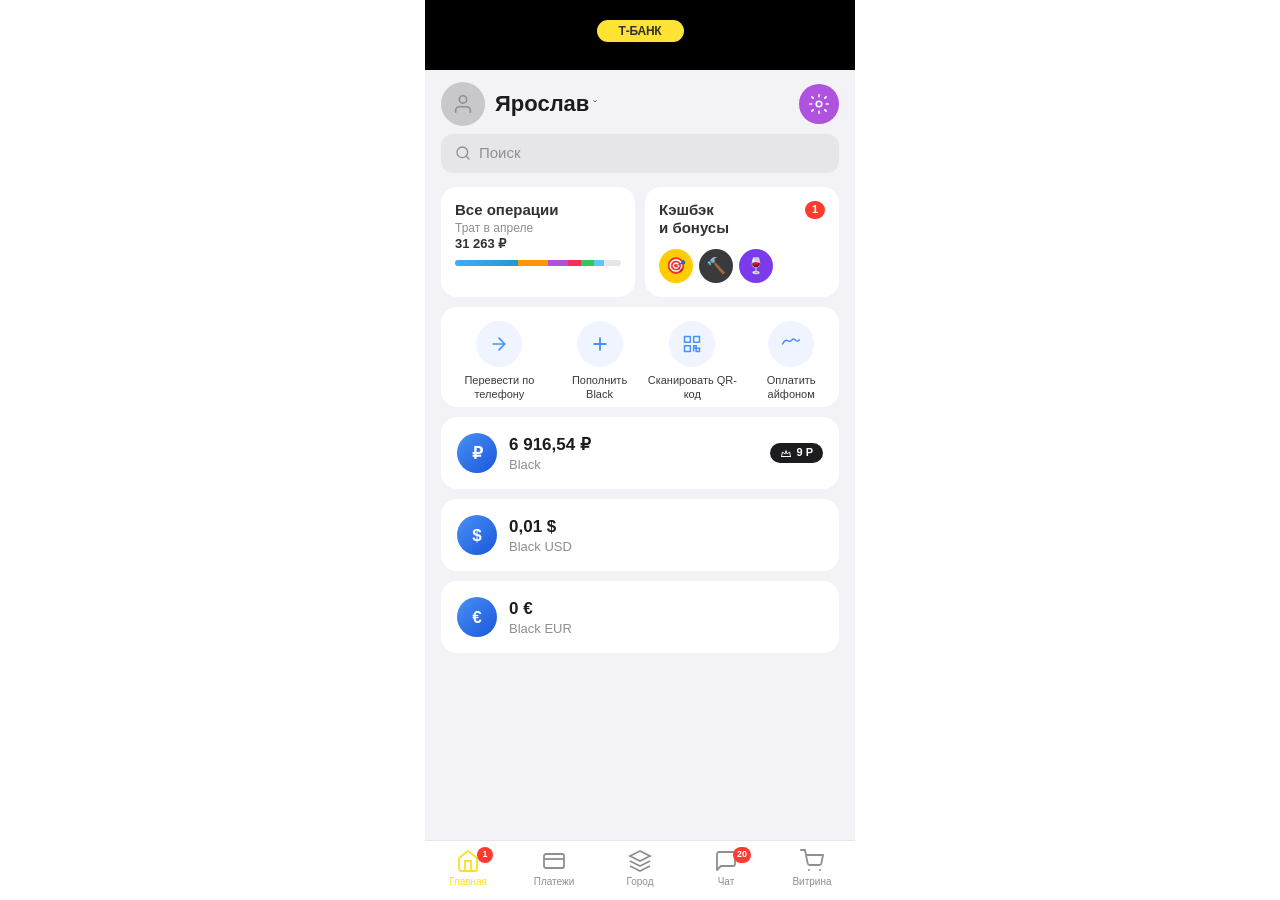
==== commit 3e112c72: "Remove extra application caption and its reserved space" ====
--- a/mobile-demo/index.html
+++ b/mobile-demo/index.html
@@ -11,11 +11,11 @@
 <title>Переводы — демоприложение</title>
 <link rel="icon" href="assets/transfer-mark.svg" type="image/svg+xml">
 <link rel="stylesheet" href="assets/app.css">
-<link rel="stylesheet" href="assets/reference.css?v=20261015-iphone">
+<link rel="stylesheet" href="assets/reference.css?v=20261015-clean-ui">
 </head>
 <body>
 <div id="root"></div>
 <div id="announcements" class="sr-only" aria-live="polite" aria-atomic="true"></div>
-<script src="assets/app.js?v=20261015-iphone"></script>
+<script src="assets/app.js?v=20261015-clean-ui"></script>
 </body>
 </html>
--- a/mobile-demo/assets/reference.css
+++ b/mobile-demo/assets/reference.css
@@ -12,7 +12,6 @@
   --app-height: 100vh;
   --app-midpoint: 50vh;
   --app-header-height: max(70px, calc(var(--safe-top) + 44px));
-  --demo-footer-height: calc(22px + var(--safe-bottom));
 }
 
 @supports (height: 100dvh) {
@@ -32,17 +31,16 @@
 .sr-only { position: absolute; width: 1px; height: 1px; padding: 0; margin: -1px; overflow: hidden; clip-path: inset(50%); white-space: nowrap; }
 .demo-status { position: relative; display: flex; justify-content: center; align-items: flex-start; flex-shrink: 0; width: 100%; height: var(--app-header-height); padding: max(20px, calc(var(--safe-top) + 4px)) 16px 0; background: #000; color: #fff; }
 .status-brand { display: flex; align-items: center; justify-content: center; background: var(--yellow); color: #303132; border-radius: 20px; height: 22px; min-width: 87px; max-width: 100%; padding-inline: 15px; font-weight: 900; font-size: 12px; letter-spacing: -.2px; white-space: nowrap; }
-.app-demo-caption { position: relative; z-index: 60; flex-shrink: 0; margin-top: auto; width: 100%; min-height: var(--demo-footer-height); padding: 4px 16px calc(4px + var(--safe-bottom)); background: #fff; color: #899096; font-size: 10px; line-height: 14px; text-align: center; pointer-events: none; }
 
 /* Operation sheet */
 .detail-screen { background: #fff; }
-.operation-sheet, .receipt-sheet { position: relative; z-index: 0; flex: 1; width: 100%; border-radius: 11px 11px 0 0; background: #fff; min-height: calc(var(--app-height) - var(--app-header-height) - var(--demo-footer-height)); }
+.operation-sheet, .receipt-sheet { position: relative; z-index: 0; flex: 1; width: 100%; border-radius: 11px 11px 0 0; background: #fff; min-height: calc(var(--app-height) - var(--app-header-height)); }
 .operation-sheet::before, .receipt-sheet::before { content: ''; position: absolute; z-index: -1; top: -10px; left: 16px; right: 16px; height: 10px; border-radius: 12px 12px 0 0; background: #ddd; }
 .operation-top { position: relative; display: flex; justify-content: center; align-items: center; min-height: 68px; padding: 20px 51px; }
 .operation-date { font-size: 15px; font-weight: 400; color: var(--ink); text-align: center; }
 .operation-close { position: absolute; right: 16px; top: 20px; width: 30px; height: 30px; display: grid; place-items: center; border-radius: 50%; background: #f6f7f7; }
 .operation-close svg { width: 19px; height: 19px; }
-.operation-content { padding-bottom: 24px; }
+.operation-content { padding-bottom: calc(24px + var(--safe-bottom)); }
 .operation-hero { display: flex; flex-direction: column; align-items: center; padding-inline: 20px; }
 .operation-logo { display: block; width: 78px; height: 78px; margin-bottom: 16px; }
 .operation-name { margin: 0; font-size: 17px; font-weight: 400; line-height: 24px; max-width: 100%; overflow-wrap: anywhere; text-align: center; }
@@ -81,7 +79,7 @@
 .receipt-close { justify-self: start; background: none; padding-block: 10px; color: var(--blue); font-size: 17px; }
 .receipt-share { justify-self: end; display: grid; place-items: center; width: 30px; height: 36px; background: none; }
 .receipt-share svg { width: 24px; height: 24px; }
-.receipt-scroll { padding: 0 6px 22px; }
+.receipt-scroll { padding: 0 6px calc(22px + var(--safe-bottom)); }
 .receipt-paper { position: relative; overflow: hidden; padding: 38px 27px 31px; background: #fff; border: 1px solid #ececec; border-top: none; box-shadow: 0 1px 5px #0000000b; }
 .receipt-logo { display: block; width: 47px; height: 41px; margin: 0 auto 32px; }
 .receipt-date { color: #999; font-size: 10px; line-height: 14px; margin-bottom: 6px; }
@@ -110,7 +108,7 @@
 /* Reference IMG_4796: sheet rises, the complete check springs into place, a
    green pulse expands, then the same check travels to the small status badge. */
 .confirmation-screen { background: #fff; }
-.confirmation-sheet { position: relative; flex: 1; width: 100%; min-height: max(640px, calc(var(--app-height) - var(--app-header-height) - var(--demo-footer-height))); border-radius: 12px 12px 0 0; background: #fff; overflow: hidden; }
+.confirmation-sheet { position: relative; flex: 1; width: 100%; min-height: max(640px, calc(var(--app-height) - var(--app-header-height))); border-radius: 12px 12px 0 0; background: #fff; overflow: hidden; }
 .confirmation-close { position: absolute; left: 20px; top: 18px; z-index: 5; padding: 1px 0 10px; color: var(--blue); font-size: 17px; background: none; }
 .confirmation-bank { position: absolute; top: 58px; left: 50%; width: 80px; height: 80px; transform: translateX(-50%); opacity: 0; z-index: 2; transition: opacity 300ms ease 140ms; }
 .confirmation-bank > svg { display: block; width: 100%; height: 100%; }
@@ -130,7 +128,7 @@
 .confirmation-account .operation-account { gap: 16px; }
 .confirmation-balances { display: flex; align-items: center; flex-wrap: wrap; gap: 6px; color: #8e9497; font-size: 13px; line-height: 19px; }
 .confirmation-balances s { text-decoration-thickness: 1px; }
-.confirmation-done { position: absolute; bottom: 20px; left: 16px; right: 16px; min-height: 58px; padding: 14px; background: #ffdd2d; font-size: 18px; border-radius: 17px; }
+.confirmation-done { position: absolute; bottom: calc(20px + var(--safe-bottom)); left: 16px; right: 16px; min-height: 58px; padding: 14px; background: #ffdd2d; font-size: 18px; border-radius: 17px; }
 .confirmation-sheet[data-phase="intro"] { animation: confirmationSheetIn 500ms cubic-bezier(.2,.75,.26,1) both; }
 .confirmation-sheet[data-phase="intro"] .confirmation-tick { animation: confirmationBounce 650ms 140ms both; }
 .confirmation-sheet[data-phase="intro"] .confirmation-pulse { animation: confirmationPulse 800ms 570ms both; }
@@ -156,8 +154,8 @@
 
 /* Shared mobile fixes. Legacy class names belong to the supplied application. */
 ._screen_riypy_1, ._screen_15ho2_1, ._screen_1t5vl_1, ._screen_55ji0_1, ._screen_cjsg3_1, ._screen_1vfp6_1 { min-height: var(--app-height); }
-._nav_1h6e9_1 { padding-bottom: calc(max(12px, var(--safe-bottom)) + 22px); }
-._fab_15ho2_229 { bottom: calc(96px + var(--safe-bottom)); }
+._nav_1h6e9_1 { padding-bottom: max(12px, var(--safe-bottom)); }
+._fab_15ho2_229 { bottom: calc(74px + var(--safe-bottom)); }
 ._footer_1t5vl_167 { padding-bottom: max(16px, var(--safe-bottom)); }
 ._screen_1t5vl_1 .demo-notice { margin: 0; padding: 0 16px 10px; }
 ._header_1vfp6_11, ._header_1t5vl_11, ._header_15ho2_12 { min-height: 51px; }
@@ -191,5 +189,5 @@
   .receipt-sheet::before { display: none; }
   .receipt-scroll { padding: 0; }
   .receipt-paper { border: 0; box-shadow: none; }
-  .receipt-watermarks, .receipt-sample-caption, .app-demo-caption { print-color-adjust: exact; -webkit-print-color-adjust: exact; }
+  .receipt-watermarks, .receipt-sample-caption { print-color-adjust: exact; -webkit-print-color-adjust: exact; }
 }
